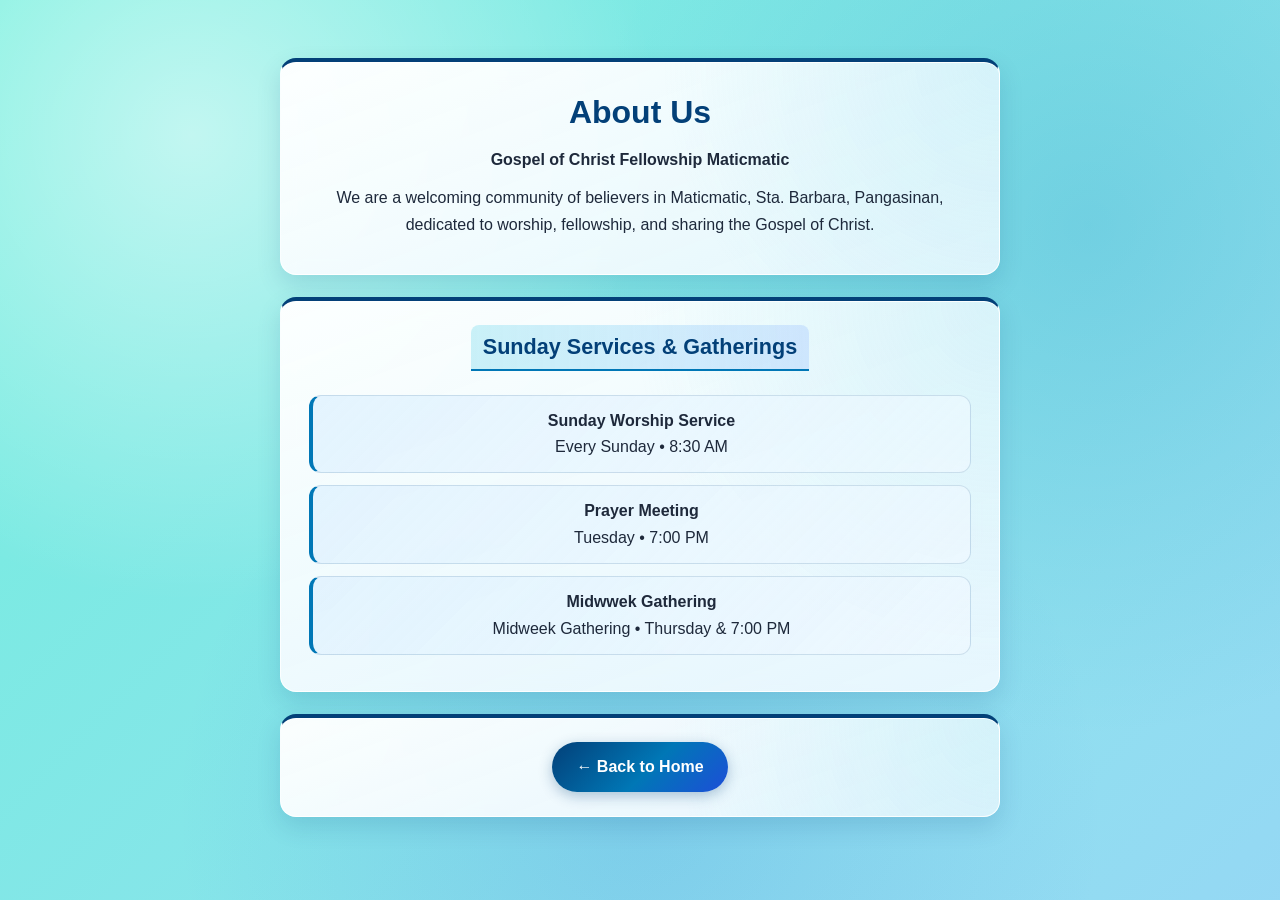
==== about.html @ 95d970ba "Update about.html" ====
<!DOCTYPE html>
<html lang="en">
<head>
    <meta charset="UTF-8" />
    <meta name="viewport" content="width=device-width, initial-scale=1.0" />
    <title>About Us - Gospel Of Christ Fellowship MaticMatic Inc.</title>

    <style>
        * {
            box-sizing: border-box;
        }

        body {
            text-align: center;
            font-family: Arial, sans-serif;
            background:
                radial-gradient(circle at 15% 15%, rgba(255, 255, 255, 0.55), transparent 35%),
                radial-gradient(circle at 85% 25%, rgba(0, 119, 182, 0.18), transparent 40%),
                radial-gradient(circle at 50% 90%, rgba(29, 78, 216, 0.14), transparent 45%),
                linear-gradient(135deg, #72efdd 0%, #90e0ef 35%, #a0c4ff 70%, #caf0f8 100%);
            background-size: 100% 100%, 100% 100%, 100% 100%, 220% 220%;
            animation: bgShift 12s ease infinite;
            min-height: 100vh;
            color: #1e293b;
            margin: 0;
            padding: 36px 16px;
            line-height: 1.65;
        }

        .container {
            max-width: 720px;
            margin: 0 auto;
        }

        section {
            position: relative;
            overflow: hidden;
            background:
                radial-gradient(circle at top right, rgba(144, 224, 239, 0.26), transparent 45%),
                linear-gradient(160deg, rgba(255, 255, 255, 0.96), rgba(240, 249, 255, 0.9));
            backdrop-filter: blur(10px);
            border: 1px solid rgba(255, 255, 255, 0.85);
            border-top: 4px solid #034078;
            border-radius: 16px;
            padding: 24px 28px;
            margin: 22px auto;
            box-shadow:
                0 10px 24px rgba(3, 64, 120, 0.14),
                inset 0 1px 0 rgba(255, 255, 255, 0.9);
            animation: cardReveal 0.6s ease forwards;
            transition: transform 0.25s ease, box-shadow 0.25s ease;
        }

        section:hover {
            transform: translateY(-4px);
            box-shadow:
                0 14px 30px rgba(3, 64, 120, 0.2),
                inset 0 1px 0 rgba(255, 255, 255, 1);
        }

        h1 {
            color: #034078;
            margin: 0 0 8px;
            font-size: 2rem;
        }

        h2 {
            color: #034078;
            margin-top: 0;
            margin-bottom: 12px;
            font-size: 1.35rem;
            display: inline-block;
            background: linear-gradient(90deg, rgba(144, 224, 239, 0.45), rgba(160, 196, 255, 0.35));
            border-bottom: 2px solid #0077b6;
            border-radius: 8px 8px 0 0;
            padding: 4px 12px;
        }

        p {
            margin: 6px 0 12px;
        }

        ul {
            list-style-type: none;
            padding: 0;
            margin: 10px 0 0;
        }

        ul li {
            background: linear-gradient(135deg, rgba(224, 242, 254, 0.85), rgba(240, 249, 255, 0.65));
            border: 1px solid rgba(3, 64, 120, 0.14);
            border-left: 4px solid #0077b6;
            border-radius: 12px;
            padding: 12px 16px;
            margin: 12px 0;
        }

        a.btn-link {
            display: inline-block;
            background: linear-gradient(135deg, #034078, #0077b6 55%, #1d4ed8);
            color: #ffffff;
            font-weight: bold;
            padding: 12px 24px;
            border-radius: 50px;
            text-decoration: none;
            box-shadow: 0 4px 14px rgba(3, 64, 120, 0.3);
            transition: transform 0.2s ease, box-shadow 0.2s ease;
        }

        a.btn-link:hover {
            transform: scale(1.05);
            box-shadow: 0 6px 20px rgba(29, 78, 216, 0.45);
        }

        @keyframes bgShift {
            0% { background-position: 0% 0%, 100% 0%, 50% 100%, 0% 50%; }
            50% { background-position: 0% 0%, 100% 0%, 50% 100%, 100% 50%; }
            100% { background-position: 0% 0%, 100% 0%, 50% 100%, 0% 50%; }
        }

        @keyframes cardReveal {
            from {
                opacity: 0;
                transform: translateY(20px);
            }
            to {
                opacity: 1;
                transform: translateY(0);
            }
        }
    </style>
</head>
<body>
    <div class="container">
        <section>
            <h1>About Us</h1>
            <p><strong>Gospel of Christ Fellowship Maticmatic</strong></p>
            <p>We are a welcoming community of believers in Maticmatic, Sta. Barbara, Pangasinan, dedicated to worship, fellowship, and sharing the Gospel of Christ.</p>
        </section>

        <section>
            <h2>Sunday Services &amp; Gatherings</h2>
            <ul>
                <li>
                    <strong>Sunday Worship Service</strong><br />
                    Every Sunday • 8:30 AM 
                </li>
                <li>
                    <strong>Prayer Meeting</strong><br />
                    Tuesday • 7:00 PM
                </li>
                <li>
                    <strong>Midwwek Gathering</strong><br />
                    Midweek Gathering • Thursday &amp; 7:00 PM
                </li>
            </ul>
            
        </section>

        <section>
            <a class="btn-link" id="backHomeBtn" href="index.html">← Back to Home</a>
        </section>
    </div>

    <script>
        document.getElementById("backHomeBtn").addEventListener("click", function () {
            sessionStorage.setItem("gcfmm_skip_loader", "1");
        });
    </script>
</body>
</html>
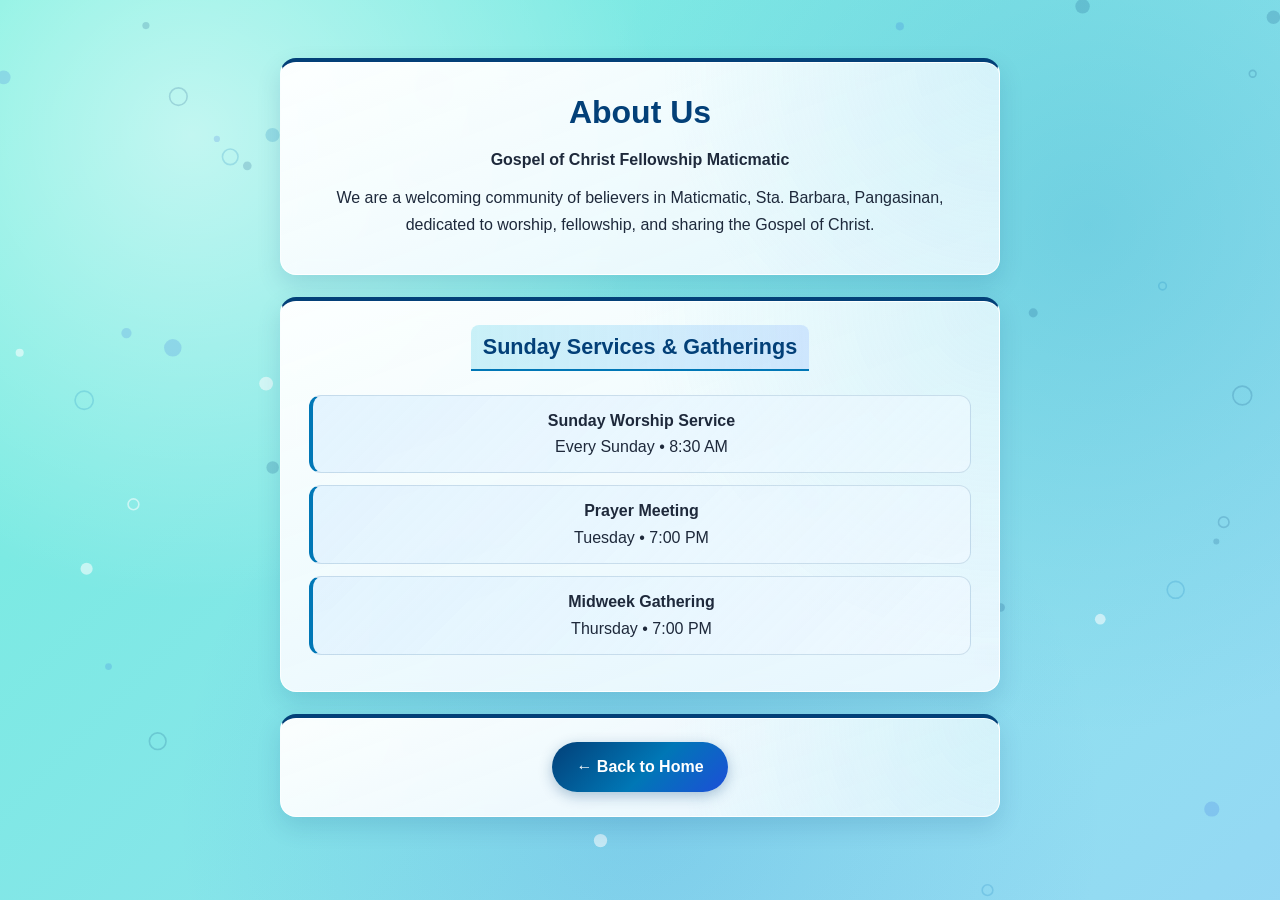
==== commit b6e4ef77: "Update about.html" ====
--- a/about.html
+++ b/about.html
@@ -25,9 +25,31 @@
             margin: 0;
             padding: 36px 16px;
             line-height: 1.65;
+            overflow-x: hidden;
+        }
+
+        /* --- BACKGROUND & CLICK PARTICLE CANVASES --- */
+        #bgParticles {
+            position: fixed;
+            inset: 0;
+            width: 100%;
+            height: 100%;
+            z-index: 0;
+            pointer-events: none;
+        }
+
+        #clickParticles {
+            position: fixed;
+            inset: 0;
+            width: 100%;
+            height: 100%;
+            z-index: 9998;
+            pointer-events: none;
         }
 
         .container {
+            position: relative;
+            z-index: 1;
             max-width: 720px;
             margin: 0 auto;
         }
@@ -131,6 +153,12 @@
     </style>
 </head>
 <body>
+    <!-- Background Moving Circles -->
+    <canvas id="bgParticles"></canvas>
+
+    <!-- Link Click Popping Circles -->
+    <canvas id="clickParticles"></canvas>
+
     <div class="container">
         <section>
             <h1>About Us</h1>
@@ -143,18 +171,17 @@
             <ul>
                 <li>
                     <strong>Sunday Worship Service</strong><br />
-                    Every Sunday • 8:30 AM 
+                    Every Sunday • 8:30 AM
                 </li>
                 <li>
                     <strong>Prayer Meeting</strong><br />
                     Tuesday • 7:00 PM
                 </li>
                 <li>
-                    <strong>Midwwek Gathering</strong><br />
-                    Midweek Gathering • Thursday &amp; 7:00 PM
+                    <strong>Midweek Gathering</strong><br />
+                    Thursday • 7:00 PM
                 </li>
             </ul>
-            
         </section>
 
         <section>
@@ -163,9 +190,169 @@
     </div>
 
     <script>
-        document.getElementById("backHomeBtn").addEventListener("click", function () {
-            sessionStorage.setItem("gcfmm_skip_loader", "1");
-        });
+        function initBackgroundParticles() {
+            const canvas = document.getElementById("bgParticles");
+            if (!canvas || !canvas.getContext) return;
+            const ctx = canvas.getContext("2d");
+            if (!ctx) return;
+
+            function resize() {
+                canvas.width = window.innerWidth || 800;
+                canvas.height = window.innerHeight || 600;
+            }
+            resize();
+            window.addEventListener("resize", resize);
+
+            const colors = [
+                "rgba(3, 64, 120, 0.18)",
+                "rgba(29, 78, 216, 0.16)",
+                "rgba(255, 255, 255, 0.55)",
+                "rgba(0, 119, 182, 0.18)"
+            ];
+
+            const count = Math.min(55, Math.floor((canvas.width * canvas.height) / 18000));
+            const circles = Array.from({ length: Math.max(22, count) }, function (_, idx) {
+                return {
+                    x: Math.random() * canvas.width,
+                    y: Math.random() * canvas.height,
+                    r: 3 + Math.random() * 6.5,
+                    vx: (Math.random() - 0.5) * 0.75,
+                    vy: (Math.random() - 0.5) * 0.75,
+                    ring: idx % 4 === 0,
+                    color: colors[Math.floor(Math.random() * colors.length)]
+                };
+            });
+
+            function drawBg() {
+                ctx.clearRect(0, 0, canvas.width, canvas.height);
+
+                for (let i = 0; i < circles.length; i++) {
+                    const c = circles[i];
+                    c.x += c.vx;
+                    c.y += c.vy;
+
+                    if (c.x < -c.r * 2) c.x = canvas.width + c.r * 2;
+                    if (c.x > canvas.width + c.r * 2) c.x = -c.r * 2;
+                    if (c.y < -c.r * 2) c.y = canvas.height + c.r * 2;
+                    if (c.y > canvas.height + c.r * 2) c.y = -c.r * 2;
+
+                    ctx.beginPath();
+                    ctx.arc(c.x, c.y, c.r, 0, Math.PI * 2);
+                    if (c.ring) {
+                        ctx.strokeStyle = c.color;
+                        ctx.lineWidth = 1.6;
+                        ctx.stroke();
+                    } else {
+                        ctx.fillStyle = c.color;
+                        ctx.fill();
+                    }
+                }
+
+                requestAnimationFrame(drawBg);
+            }
+
+            requestAnimationFrame(drawBg);
+        }
+
+        function initClickParticles() {
+            const canvas = document.getElementById("clickParticles");
+            if (!canvas || !canvas.getContext) return;
+            const ctx = canvas.getContext("2d");
+            if (!ctx) return;
+
+            function resize() {
+                canvas.width = window.innerWidth || 800;
+                canvas.height = window.innerHeight || 600;
+            }
+            resize();
+            window.addEventListener("resize", resize);
+
+            const burstColors = ["#034078", "#1d4ed8", "#0077b6", "#90e0ef", "#ffffff"];
+            const pops = [];
+
+            function spawnPop(x, y) {
+                const count = 18;
+                for (let i = 0; i < count; i++) {
+                    const angle = (Math.PI * 2 * i) / count + (Math.random() - 0.5) * 0.25;
+                    const speed = 2.2 + Math.random() * 4.2;
+                    pops.push({
+                        x: x,
+                        y: y,
+                        vx: Math.cos(angle) * speed,
+                        vy: Math.sin(angle) * speed,
+                        r: 3 + Math.random() * 4.5,
+                        alpha: 1,
+                        color: burstColors[Math.floor(Math.random() * burstColors.length)]
+                    });
+                }
+            }
+
+            function drawPops() {
+                ctx.clearRect(0, 0, canvas.width, canvas.height);
+
+                for (let i = pops.length - 1; i >= 0; i--) {
+                    const p = pops[i];
+                    p.x += p.vx;
+                    p.y += p.vy;
+                    p.vx *= 0.96;
+                    p.vy *= 0.96;
+                    p.r *= 0.96;
+                    p.alpha -= 0.03;
+
+                    if (p.alpha <= 0.02 || p.r < 0.5) {
+                        pops.splice(i, 1);
+                        continue;
+                    }
+
+                    ctx.save();
+                    ctx.globalAlpha = Math.max(0, p.alpha);
+                    ctx.beginPath();
+                    ctx.arc(p.x, p.y, p.r, 0, Math.PI * 2);
+                    ctx.fillStyle = p.color;
+                    ctx.fill();
+                    ctx.restore();
+                }
+
+                requestAnimationFrame(drawPops);
+            }
+
+            requestAnimationFrame(drawPops);
+
+            document.querySelectorAll("a").forEach(function (link) {
+                link.addEventListener("click", function (e) {
+                    if (link.id === "backHomeBtn") {
+                        sessionStorage.setItem("gcfmm_skip_loader", "1");
+                    }
+
+                    const rect = link.getBoundingClientRect();
+                    const x = e.clientX || (rect.left + rect.width / 2);
+                    const y = e.clientY || (rect.top + rect.height / 2);
+                    spawnPop(x, y);
+
+                    const href = link.getAttribute("href");
+                    const opensNewTab = link.getAttribute("target") === "_blank";
+                    const isSameTabPage = href && !href.startsWith("#") && !opensNewTab;
+
+                    if (isSameTabPage) {
+                        e.preventDefault();
+                        setTimeout(function () {
+                            window.location.href = href;
+                        }, 260);
+                    }
+                });
+            });
+        }
+
+        function initAll() {
+            try { initBackgroundParticles(); } catch (e) { console.error(e); }
+            try { initClickParticles(); } catch (e) { console.error(e); }
+        }
+
+        if (document.readyState === "loading") {
+            document.addEventListener("DOMContentLoaded", initAll);
+        } else {
+            initAll();
+        }
     </script>
 </body>
 </html>
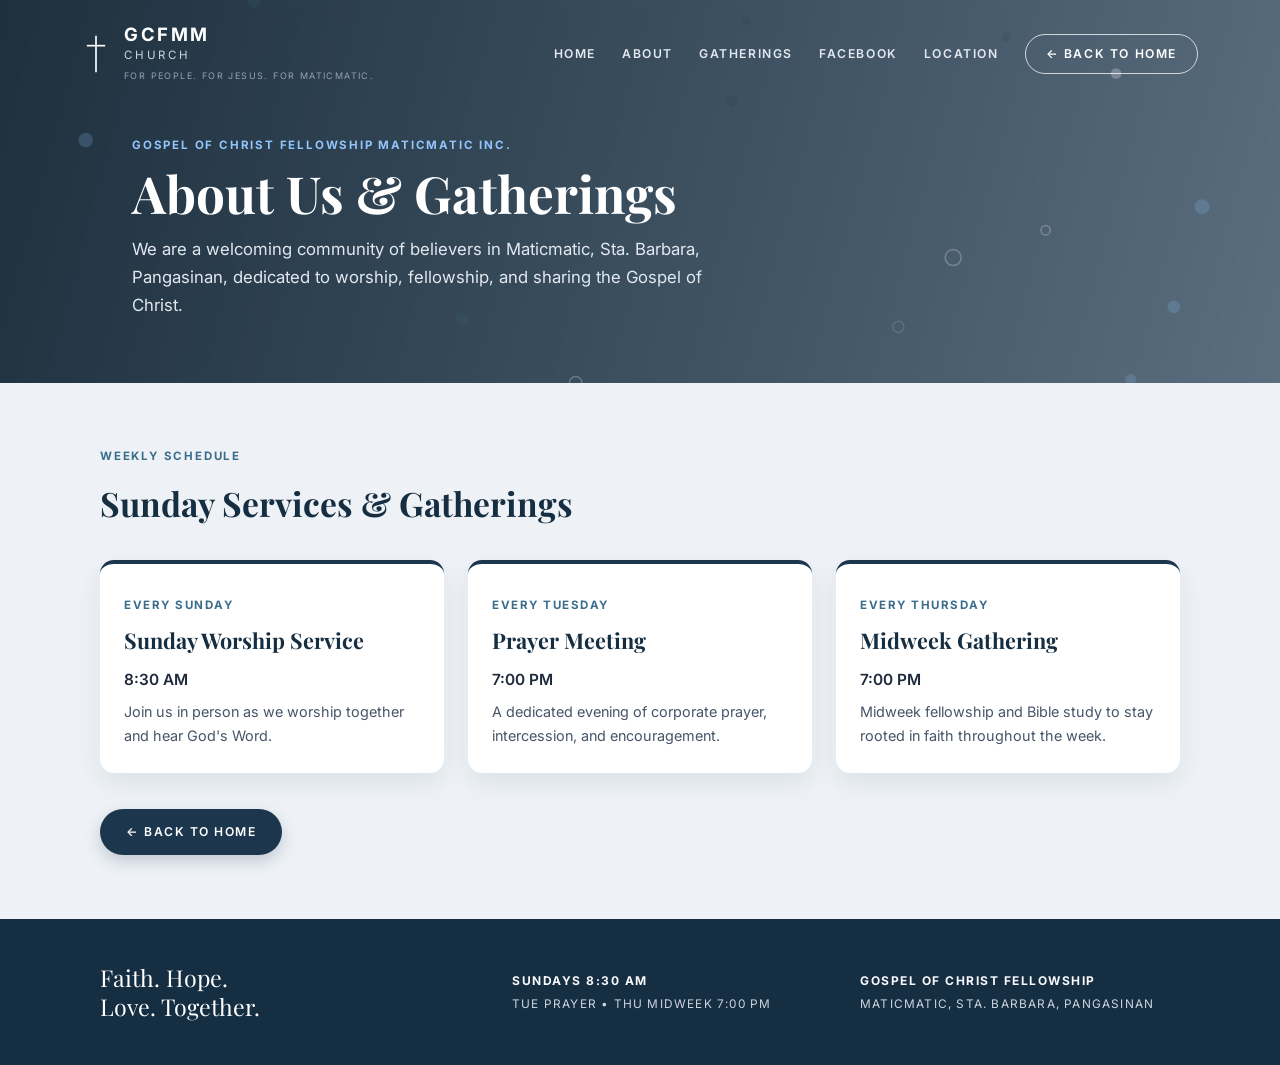
==== commit 28c87222: "Update about.html" ====
--- a/about.html
+++ b/about.html
@@ -5,36 +5,30 @@
     <meta name="viewport" content="width=device-width, initial-scale=1.0" />
     <title>About Us - Gospel Of Christ Fellowship MaticMatic Inc.</title>
 
+    <link rel="preconnect" href="https://fonts.googleapis.com" />
+    <link rel="preconnect" href="https://fonts.gstatic.com" crossorigin />
+    <link href="https://fonts.googleapis.com/css2?family=Inter:wght@400;500;600;700&family=Playfair+Display:wght@600;700&display=swap" rel="stylesheet" />
+
     <style>
         * {
             box-sizing: border-box;
         }
 
         body {
-            text-align: center;
-            font-family: Arial, sans-serif;
-            background:
-                radial-gradient(circle at 15% 15%, rgba(255, 255, 255, 0.55), transparent 35%),
-                radial-gradient(circle at 85% 25%, rgba(0, 119, 182, 0.18), transparent 40%),
-                radial-gradient(circle at 50% 90%, rgba(29, 78, 216, 0.14), transparent 45%),
-                linear-gradient(135deg, #72efdd 0%, #90e0ef 35%, #a0c4ff 70%, #caf0f8 100%);
-            background-size: 100% 100%, 100% 100%, 100% 100%, 220% 220%;
-            animation: bgShift 12s ease infinite;
-            min-height: 100vh;
+            margin: 0;
+            font-family: 'Inter', Arial, sans-serif;
             color: #1e293b;
-            margin: 0;
-            padding: 36px 16px;
+            background-color: #ffffff;
             line-height: 1.65;
             overflow-x: hidden;
         }
 
-        /* --- BACKGROUND & CLICK PARTICLE CANVASES --- */
         #bgParticles {
             position: fixed;
             inset: 0;
             width: 100%;
             height: 100%;
-            z-index: 0;
+            z-index: 2;
             pointer-events: none;
         }
 
@@ -47,147 +41,379 @@
             pointer-events: none;
         }
 
-        .container {
+        /* --- HERO HEADER --- */
+        .page-hero {
             position: relative;
-            z-index: 1;
-            max-width: 720px;
+            color: #ffffff;
+            background:
+                linear-gradient(105deg, rgba(16, 35, 50, 0.94) 0%, rgba(22, 46, 66, 0.82) 60%, rgba(27, 54, 77, 0.72) 100%),
+                url('https://images.unsplash.com/photo-1438232992991-995b7058bbb3?auto=format&fit=crop&w=1800&q=80');
+            background-size: cover;
+            background-position: center;
+            padding-bottom: 64px;
+        }
+
+        .navbar {
+            position: relative;
+            z-index: 5;
+            max-width: 1180px;
+            width: 100%;
             margin: 0 auto;
-        }
-
-        section {
+            padding: 24px 32px;
+            display: flex;
+            align-items: center;
+            justify-content: space-between;
+            gap: 20px;
+            flex-wrap: wrap;
+        }
+
+        .brand {
+            display: flex;
+            align-items: center;
+            gap: 14px;
+            text-decoration: none;
+            color: #ffffff;
+        }
+
+        .brand-cross {
+            width: 28px;
+            height: 40px;
+            flex-shrink: 0;
+        }
+
+        .brand-text {
+            display: flex;
+            flex-direction: column;
+            text-align: left;
+        }
+
+        .brand-title {
+            font-size: 1.15rem;
+            font-weight: 700;
+            letter-spacing: 2.5px;
+            line-height: 1.1;
+        }
+
+        .brand-subtitle {
+            font-size: 0.72rem;
+            letter-spacing: 2.8px;
+            color: #cbd5e1;
+            margin-top: 2px;
+        }
+
+        .brand-tagline {
+            font-size: 0.56rem;
+            letter-spacing: 1.4px;
+            color: #94a3b8;
+            margin-top: 4px;
+            text-transform: uppercase;
+        }
+
+        .nav-links {
+            display: flex;
+            align-items: center;
+            gap: 26px;
+            flex-wrap: wrap;
+        }
+
+        .nav-links a {
+            color: #e2e8f0;
+            text-decoration: none;
+            font-size: 0.76rem;
+            font-weight: 600;
+            letter-spacing: 1.6px;
+            text-transform: uppercase;
+            transition: color 0.2s ease;
+        }
+
+        .nav-links a:hover {
+            color: #ffffff;
+        }
+
+        .nav-links a.nav-pill {
+            border: 1.5px solid rgba(255, 255, 255, 0.75);
+            padding: 9px 20px;
+            border-radius: 999px;
+            color: #ffffff;
+            transition: background 0.2s ease, color 0.2s ease;
+        }
+
+        .nav-links a.nav-pill:hover {
+            background: #ffffff;
+            color: #162e42;
+        }
+
+        .page-hero-content {
             position: relative;
-            overflow: hidden;
-            background:
-                radial-gradient(circle at top right, rgba(144, 224, 239, 0.26), transparent 45%),
-                linear-gradient(160deg, rgba(255, 255, 255, 0.96), rgba(240, 249, 255, 0.9));
-            backdrop-filter: blur(10px);
-            border: 1px solid rgba(255, 255, 255, 0.85);
-            border-top: 4px solid #034078;
-            border-radius: 16px;
-            padding: 24px 28px;
-            margin: 22px auto;
-            box-shadow:
-                0 10px 24px rgba(3, 64, 120, 0.14),
-                inset 0 1px 0 rgba(255, 255, 255, 0.9);
-            animation: cardReveal 0.6s ease forwards;
-            transition: transform 0.25s ease, box-shadow 0.25s ease;
-        }
-
-        section:hover {
+            z-index: 5;
+            max-width: 1080px;
+            margin: 0 auto;
+            padding: 28px 32px 0;
+            text-align: left;
+        }
+
+        .eyebrow {
+            display: block;
+            font-size: 0.72rem;
+            font-weight: 700;
+            letter-spacing: 1.8px;
+            text-transform: uppercase;
+            color: #93c5fd;
+            margin-bottom: 10px;
+        }
+
+        .page-hero h1 {
+            font-family: 'Playfair Display', Georgia, serif;
+            font-size: clamp(2.2rem, 4.5vw, 3.2rem);
+            margin: 0 0 14px;
+            line-height: 1.12;
+        }
+
+        .page-hero p {
+            max-width: 620px;
+            font-size: 1.05rem;
+            color: #e2e8f0;
+            margin: 0;
+        }
+
+        /* --- SCHEDULE CARDS --- */
+        .schedule-section {
+            position: relative;
+            z-index: 3;
+            background: #eef2f6;
+            padding: 64px 32px;
+        }
+
+        .schedule-container {
+            max-width: 1080px;
+            margin: 0 auto;
+            text-align: left;
+        }
+
+        .schedule-container h2 {
+            font-family: 'Playfair Display', Georgia, serif;
+            font-size: 2.1rem;
+            color: #162e42;
+            margin: 0 0 28px;
+        }
+
+        .schedule-grid {
+            display: grid;
+            grid-template-columns: repeat(auto-fit, minmax(270px, 1fr));
+            gap: 24px;
+            margin-bottom: 36px;
+        }
+
+        .schedule-card {
+            background: #ffffff;
+            border-radius: 14px;
+            padding: 26px 24px;
+            border-top: 4px solid #1b364d;
+            box-shadow: 0 10px 24px rgba(16, 35, 50, 0.08);
+            transition: transform 0.2s ease, box-shadow 0.2s ease;
+        }
+
+        .schedule-card:hover {
             transform: translateY(-4px);
-            box-shadow:
-                0 14px 30px rgba(3, 64, 120, 0.2),
-                inset 0 1px 0 rgba(255, 255, 255, 1);
-        }
-
-        h1 {
-            color: #034078;
+            box-shadow: 0 14px 30px rgba(16, 35, 50, 0.14);
+        }
+
+        .schedule-day {
+            display: inline-block;
+            font-size: 0.72rem;
+            font-weight: 700;
+            letter-spacing: 1.5px;
+            text-transform: uppercase;
+            color: #3b6e8c;
+            margin-bottom: 8px;
+        }
+
+        .schedule-card h3 {
+            font-family: 'Playfair Display', Georgia, serif;
+            font-size: 1.35rem;
+            color: #162e42;
             margin: 0 0 8px;
-            font-size: 2rem;
-        }
-
-        h2 {
-            color: #034078;
-            margin-top: 0;
-            margin-bottom: 12px;
-            font-size: 1.35rem;
-            display: inline-block;
-            background: linear-gradient(90deg, rgba(144, 224, 239, 0.45), rgba(160, 196, 255, 0.35));
-            border-bottom: 2px solid #0077b6;
-            border-radius: 8px 8px 0 0;
-            padding: 4px 12px;
-        }
-
-        p {
-            margin: 6px 0 12px;
-        }
-
-        ul {
-            list-style-type: none;
-            padding: 0;
-            margin: 10px 0 0;
-        }
-
-        ul li {
-            background: linear-gradient(135deg, rgba(224, 242, 254, 0.85), rgba(240, 249, 255, 0.65));
-            border: 1px solid rgba(3, 64, 120, 0.14);
-            border-left: 4px solid #0077b6;
-            border-radius: 12px;
-            padding: 12px 16px;
-            margin: 12px 0;
-        }
-
-        a.btn-link {
-            display: inline-block;
-            background: linear-gradient(135deg, #034078, #0077b6 55%, #1d4ed8);
-            color: #ffffff;
-            font-weight: bold;
-            padding: 12px 24px;
-            border-radius: 50px;
+        }
+
+        .schedule-time {
+            font-size: 0.96rem;
+            font-weight: 600;
+            color: #1e293b;
+            margin: 0 0 8px;
+        }
+
+        .schedule-desc {
+            font-size: 0.9rem;
+            color: #475569;
+            margin: 0;
+        }
+
+        .btn-solid-pill {
+            display: inline-flex;
+            align-items: center;
+            gap: 10px;
+            background: #1b364d;
+            color: #ffffff;
             text-decoration: none;
-            box-shadow: 0 4px 14px rgba(3, 64, 120, 0.3);
-            transition: transform 0.2s ease, box-shadow 0.2s ease;
-        }
-
-        a.btn-link:hover {
-            transform: scale(1.05);
-            box-shadow: 0 6px 20px rgba(29, 78, 216, 0.45);
-        }
-
-        @keyframes bgShift {
-            0% { background-position: 0% 0%, 100% 0%, 50% 100%, 0% 50%; }
-            50% { background-position: 0% 0%, 100% 0%, 50% 100%, 100% 50%; }
-            100% { background-position: 0% 0%, 100% 0%, 50% 100%, 0% 50%; }
-        }
-
-        @keyframes cardReveal {
-            from {
-                opacity: 0;
-                transform: translateY(20px);
-            }
-            to {
-                opacity: 1;
-                transform: translateY(0);
+            font-size: 0.76rem;
+            font-weight: 600;
+            letter-spacing: 1.5px;
+            text-transform: uppercase;
+            padding: 13px 26px;
+            border-radius: 999px;
+            box-shadow: 0 6px 16px rgba(27, 54, 77, 0.22);
+            transition: background 0.2s ease, transform 0.2s ease;
+        }
+
+        .btn-solid-pill:hover {
+            background: #102332;
+            transform: translateY(-2px);
+        }
+
+        /* --- FOOTER --- */
+        .site-footer {
+            position: relative;
+            z-index: 3;
+            background: #162e42;
+            color: #ffffff;
+            padding: 44px 32px;
+        }
+
+        .footer-grid {
+            max-width: 1080px;
+            margin: 0 auto;
+            display: grid;
+            grid-template-columns: 1.2fr 1fr 1fr;
+            gap: 28px;
+            align-items: center;
+            text-align: left;
+        }
+
+        .footer-motto {
+            font-family: 'Playfair Display', Georgia, serif;
+            font-size: 1.45rem;
+            line-height: 1.25;
+            margin: 0;
+            color: #ffffff;
+        }
+
+        .footer-col-title {
+            font-size: 0.75rem;
+            font-weight: 700;
+            letter-spacing: 1.5px;
+            text-transform: uppercase;
+            color: #f8fafc;
+            margin: 0 0 4px;
+        }
+
+        .footer-col-sub {
+            font-size: 0.74rem;
+            letter-spacing: 1.2px;
+            text-transform: uppercase;
+            color: #cbd5e1;
+            margin: 0;
+        }
+
+        @media (max-width: 820px) {
+            .footer-grid {
+                grid-template-columns: 1fr;
+            }
+            .navbar {
+                padding: 20px;
+            }
+            .page-hero-content {
+                padding: 20px 20px 0;
             }
         }
     </style>
 </head>
 <body>
-    <!-- Background Moving Circles -->
     <canvas id="bgParticles"></canvas>
-
-    <!-- Link Click Popping Circles -->
     <canvas id="clickParticles"></canvas>
 
-    <div class="container">
-        <section>
-            <h1>About Us</h1>
-            <p><strong>Gospel of Christ Fellowship Maticmatic</strong></p>
+    <!-- PAGE HERO -->
+    <header class="page-hero">
+        <nav class="navbar">
+            <a class="brand" href="index.html">
+                <svg class="brand-cross" viewBox="0 0 32 48" fill="none" stroke="currentColor" stroke-width="2">
+                    <line x1="16" y1="2" x2="16" y2="46" />
+                    <line x1="5" y1="14" x2="27" y2="14" />
+                </svg>
+                <div class="brand-text">
+                    <span class="brand-title">GCFMM</span>
+                    <span class="brand-subtitle">CHURCH</span>
+                    <span class="brand-tagline">For People. For Jesus. For Maticmatic.</span>
+                </div>
+            </a>
+
+            <div class="nav-links">
+                <a href="index.html">Home</a>
+                <a href="about.html">About</a>
+                <a href="#gatherings">Gatherings</a>
+                <a href="https://www.facebook.com/gcfmm2023" target="_blank" rel="noopener noreferrer">Facebook</a>
+                <a href="index.html#location">Location</a>
+                <a class="nav-pill" href="index.html">← Back to Home</a>
+            </div>
+        </nav>
+
+        <div class="page-hero-content">
+            <span class="eyebrow">Gospel of Christ Fellowship Maticmatic Inc.</span>
+            <h1>About Us &amp; Gatherings</h1>
             <p>We are a welcoming community of believers in Maticmatic, Sta. Barbara, Pangasinan, dedicated to worship, fellowship, and sharing the Gospel of Christ.</p>
-        </section>
-
-        <section>
+        </div>
+    </header>
+
+    <!-- SUNDAY SERVICES & GATHERINGS -->
+    <section class="schedule-section" id="gatherings">
+        <div class="schedule-container">
+            <span class="eyebrow" style="color: #3b6e8c;">Weekly Schedule</span>
             <h2>Sunday Services &amp; Gatherings</h2>
-            <ul>
-                <li>
-                    <strong>Sunday Worship Service</strong><br />
-                    Every Sunday • 8:30 AM
-                </li>
-                <li>
-                    <strong>Prayer Meeting</strong><br />
-                    Tuesday • 7:00 PM
-                </li>
-                <li>
-                    <strong>Midweek Gathering</strong><br />
-                    Thursday • 7:00 PM
-                </li>
-            </ul>
-        </section>
-
-        <section>
-            <a class="btn-link" id="backHomeBtn" href="index.html">← Back to Home</a>
-        </section>
-    </div>
+
+            <div class="schedule-grid">
+                <div class="schedule-card">
+                    <span class="schedule-day">Every Sunday</span>
+                    <h3>Sunday Worship Service</h3>
+                    <p class="schedule-time">8:30 AM</p>
+                    <p class="schedule-desc">Join us in person as we worship together and hear God's Word.</p>
+                </div>
+
+                <div class="schedule-card">
+                    <span class="schedule-day">Every Tuesday</span>
+                    <h3>Prayer Meeting</h3>
+                    <p class="schedule-time">7:00 PM</p>
+                    <p class="schedule-desc">A dedicated evening of corporate prayer, intercession, and encouragement.</p>
+                </div>
+
+                <div class="schedule-card">
+                    <span class="schedule-day">Every Thursday</span>
+                    <h3>Midweek Gathering</h3>
+                    <p class="schedule-time">7:00 PM</p>
+                    <p class="schedule-desc">Midweek fellowship and Bible study to stay rooted in faith throughout the week.</p>
+                </div>
+            </div>
+
+            <a class="btn-solid-pill" href="index.html">← Back to Home</a>
+        </div>
+    </section>
+
+    <!-- FOOTER -->
+    <footer class="site-footer">
+        <div class="footer-grid">
+            <div>
+                <p class="footer-motto">Faith. Hope.<br />Love. Together.</p>
+            </div>
+
+            <div>
+                <p class="footer-col-title">Sundays 8:30 AM</p>
+                <p class="footer-col-sub">Tue Prayer • Thu Midweek 7:00 PM</p>
+            </div>
+
+            <div>
+                <p class="footer-col-title">Gospel of Christ Fellowship</p>
+                <p class="footer-col-sub">Maticmatic, Sta. Barbara, Pangasinan</p>
+            </div>
+        </div>
+    </footer>
 
     <script>
         function initBackgroundParticles() {
@@ -204,20 +430,20 @@
             window.addEventListener("resize", resize);
 
             const colors = [
-                "rgba(3, 64, 120, 0.18)",
-                "rgba(29, 78, 216, 0.16)",
-                "rgba(255, 255, 255, 0.55)",
-                "rgba(0, 119, 182, 0.18)"
+                "rgba(27, 54, 77, 0.14)",
+                "rgba(59, 110, 140, 0.14)",
+                "rgba(255, 255, 255, 0.25)",
+                "rgba(147, 197, 253, 0.2)"
             ];
 
-            const count = Math.min(55, Math.floor((canvas.width * canvas.height) / 18000));
-            const circles = Array.from({ length: Math.max(22, count) }, function (_, idx) {
+            const count = Math.min(45, Math.floor((canvas.width * canvas.height) / 22000));
+            const circles = Array.from({ length: Math.max(18, count) }, function (_, idx) {
                 return {
                     x: Math.random() * canvas.width,
                     y: Math.random() * canvas.height,
-                    r: 3 + Math.random() * 6.5,
-                    vx: (Math.random() - 0.5) * 0.75,
-                    vy: (Math.random() - 0.5) * 0.75,
+                    r: 3 + Math.random() * 5.5,
+                    vx: (Math.random() - 0.5) * 0.65,
+                    vy: (Math.random() - 0.5) * 0.65,
                     ring: idx % 4 === 0,
                     color: colors[Math.floor(Math.random() * colors.length)]
                 };
@@ -240,7 +466,7 @@
                     ctx.arc(c.x, c.y, c.r, 0, Math.PI * 2);
                     if (c.ring) {
                         ctx.strokeStyle = c.color;
-                        ctx.lineWidth = 1.6;
+                        ctx.lineWidth = 1.5;
                         ctx.stroke();
                     } else {
                         ctx.fillStyle = c.color;
@@ -267,7 +493,7 @@
             resize();
             window.addEventListener("resize", resize);
 
-            const burstColors = ["#034078", "#1d4ed8", "#0077b6", "#90e0ef", "#ffffff"];
+            const burstColors = ["#162e42", "#3b6e8c", "#93c5fd", "#ffffff"];
             const pops = [];
 
             function spawnPop(x, y) {
@@ -320,10 +546,6 @@
 
             document.querySelectorAll("a").forEach(function (link) {
                 link.addEventListener("click", function (e) {
-                    if (link.id === "backHomeBtn") {
-                        sessionStorage.setItem("gcfmm_skip_loader", "1");
-                    }
-
                     const rect = link.getBoundingClientRect();
                     const x = e.clientX || (rect.left + rect.width / 2);
                     const y = e.clientY || (rect.top + rect.height / 2);
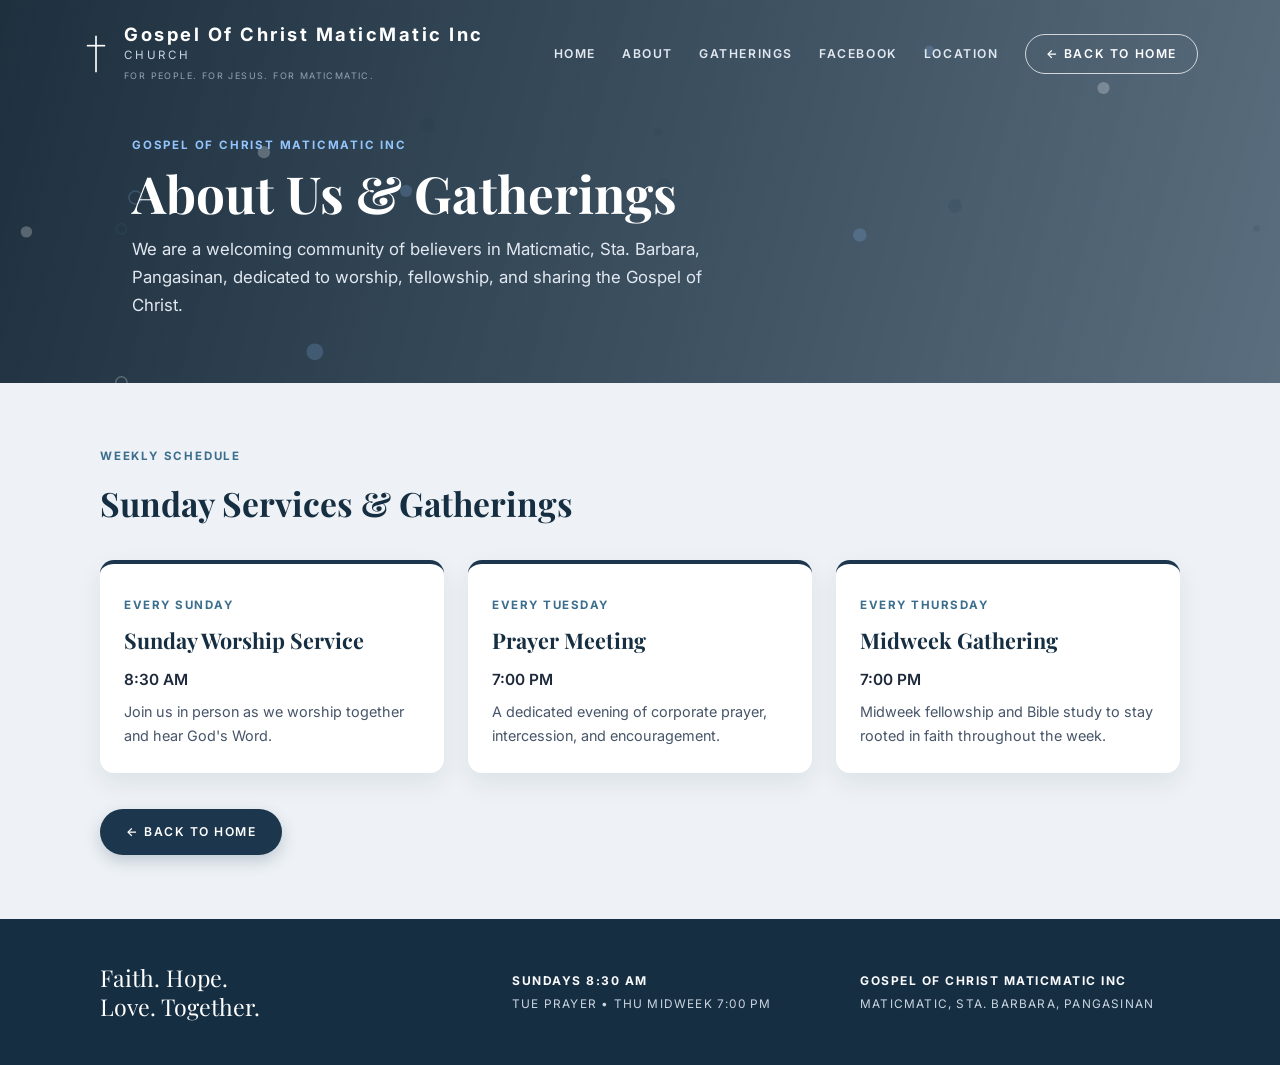
==== commit eeec4f44: "Update about.html" ====
--- a/about.html
+++ b/about.html
@@ -3,7 +3,7 @@
 <head>
     <meta charset="UTF-8" />
     <meta name="viewport" content="width=device-width, initial-scale=1.0" />
-    <title>About Us - Gospel Of Christ Fellowship MaticMatic Inc.</title>
+    <title>About Us - Gospel Of Christ MaticMatic Inc</title>
 
     <link rel="preconnect" href="https://fonts.googleapis.com" />
     <link rel="preconnect" href="https://fonts.gstatic.com" crossorigin />
@@ -340,7 +340,7 @@
                     <line x1="5" y1="14" x2="27" y2="14" />
                 </svg>
                 <div class="brand-text">
-                    <span class="brand-title">GCFMM</span>
+                    <span class="brand-title">Gospel Of Christ MaticMatic Inc</span>
                     <span class="brand-subtitle">CHURCH</span>
                     <span class="brand-tagline">For People. For Jesus. For Maticmatic.</span>
                 </div>
@@ -357,7 +357,7 @@
         </nav>
 
         <div class="page-hero-content">
-            <span class="eyebrow">Gospel of Christ Fellowship Maticmatic Inc.</span>
+            <span class="eyebrow">Gospel Of Christ MaticMatic Inc</span>
             <h1>About Us &amp; Gatherings</h1>
             <p>We are a welcoming community of believers in Maticmatic, Sta. Barbara, Pangasinan, dedicated to worship, fellowship, and sharing the Gospel of Christ.</p>
         </div>
@@ -409,7 +409,7 @@
             </div>
 
             <div>
-                <p class="footer-col-title">Gospel of Christ Fellowship</p>
+                <p class="footer-col-title">Gospel Of Christ MaticMatic Inc</p>
                 <p class="footer-col-sub">Maticmatic, Sta. Barbara, Pangasinan</p>
             </div>
         </div>
@@ -546,12 +546,19 @@
 
             document.querySelectorAll("a").forEach(function (link) {
                 link.addEventListener("click", function (e) {
+                    const href = link.getAttribute("href") || "";
+
+                    if (href === "index.html" || href.startsWith("index.html#")) {
+                        try {
+                            sessionStorage.setItem("gcfmm_skip_loader", "1");
+                        } catch (err) {}
+                    }
+
                     const rect = link.getBoundingClientRect();
                     const x = e.clientX || (rect.left + rect.width / 2);
                     const y = e.clientY || (rect.top + rect.height / 2);
                     spawnPop(x, y);
 
-                    const href = link.getAttribute("href");
                     const opensNewTab = link.getAttribute("target") === "_blank";
                     const isSameTabPage = href && !href.startsWith("#") && !opensNewTab;
 
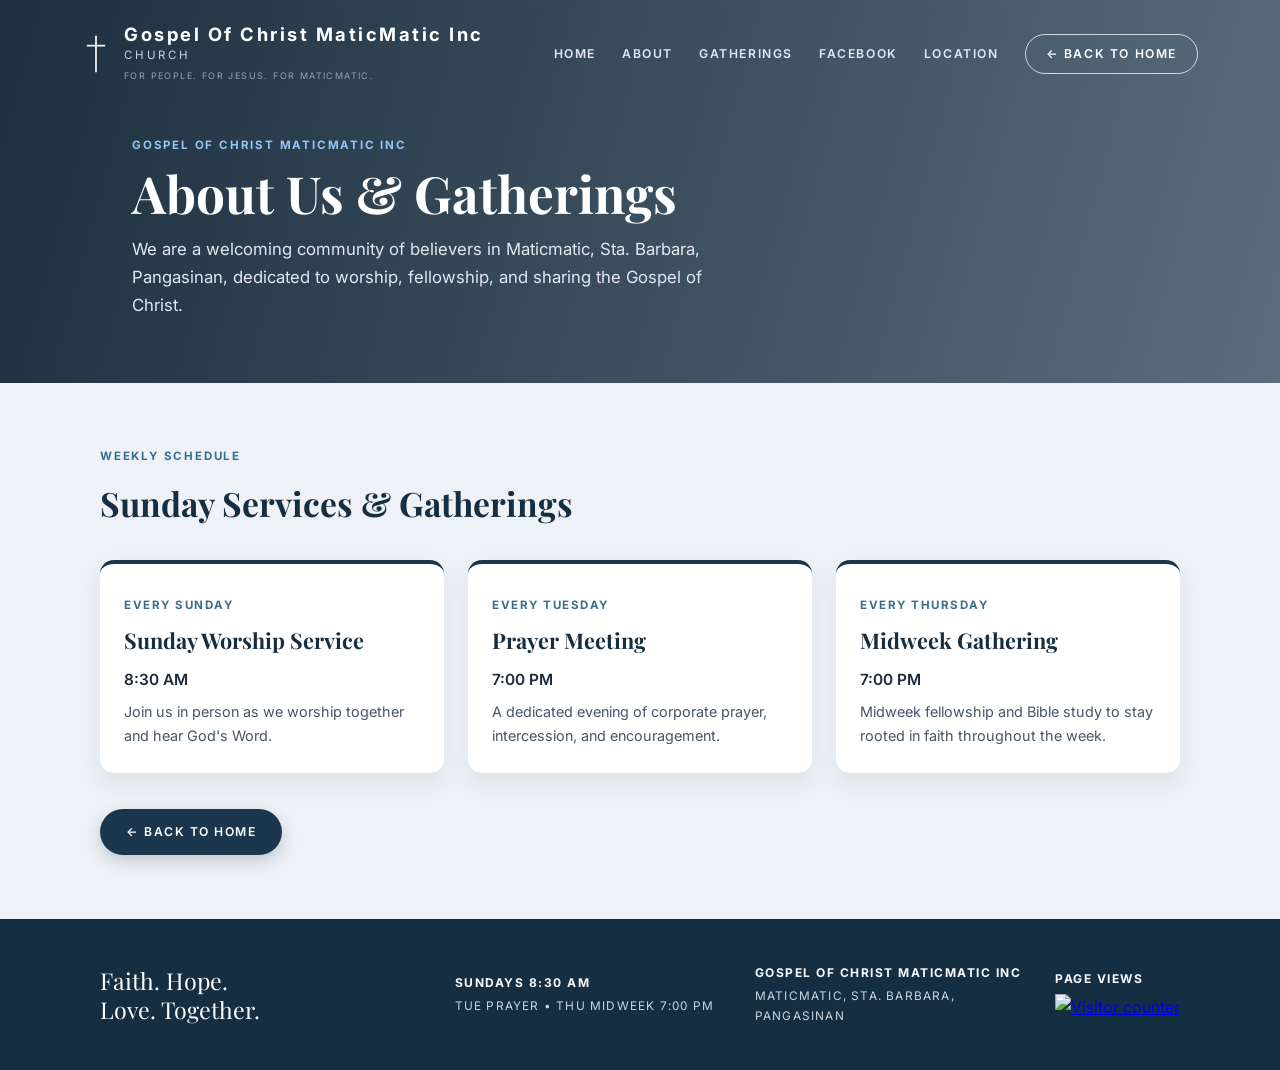
==== commit 23203473: "Update about.html" ====
--- a/about.html
+++ b/about.html
@@ -283,7 +283,7 @@
             max-width: 1080px;
             margin: 0 auto;
             display: grid;
-            grid-template-columns: 1.2fr 1fr 1fr;
+            grid-template-columns: 1.2fr 1fr 1fr auto;
             gap: 28px;
             align-items: center;
             text-align: left;
@@ -411,6 +411,18 @@
             <div>
                 <p class="footer-col-title">Gospel Of Christ MaticMatic Inc</p>
                 <p class="footer-col-sub">Maticmatic, Sta. Barbara, Pangasinan</p>
+            </div>
+
+            <div>
+                <p class="footer-col-title">Page Views</p>
+                <a href="https://librecounter.org/" target="_blank" rel="noopener noreferrer">
+                    <img
+                        src="https://librecounter.org/white-yellow.svg"
+                        referrerpolicy="unsafe-url"
+                        alt="Visitor counter"
+                        style="height: 28px; vertical-align: middle;"
+                    />
+                </a>
             </div>
         </div>
     </footer>
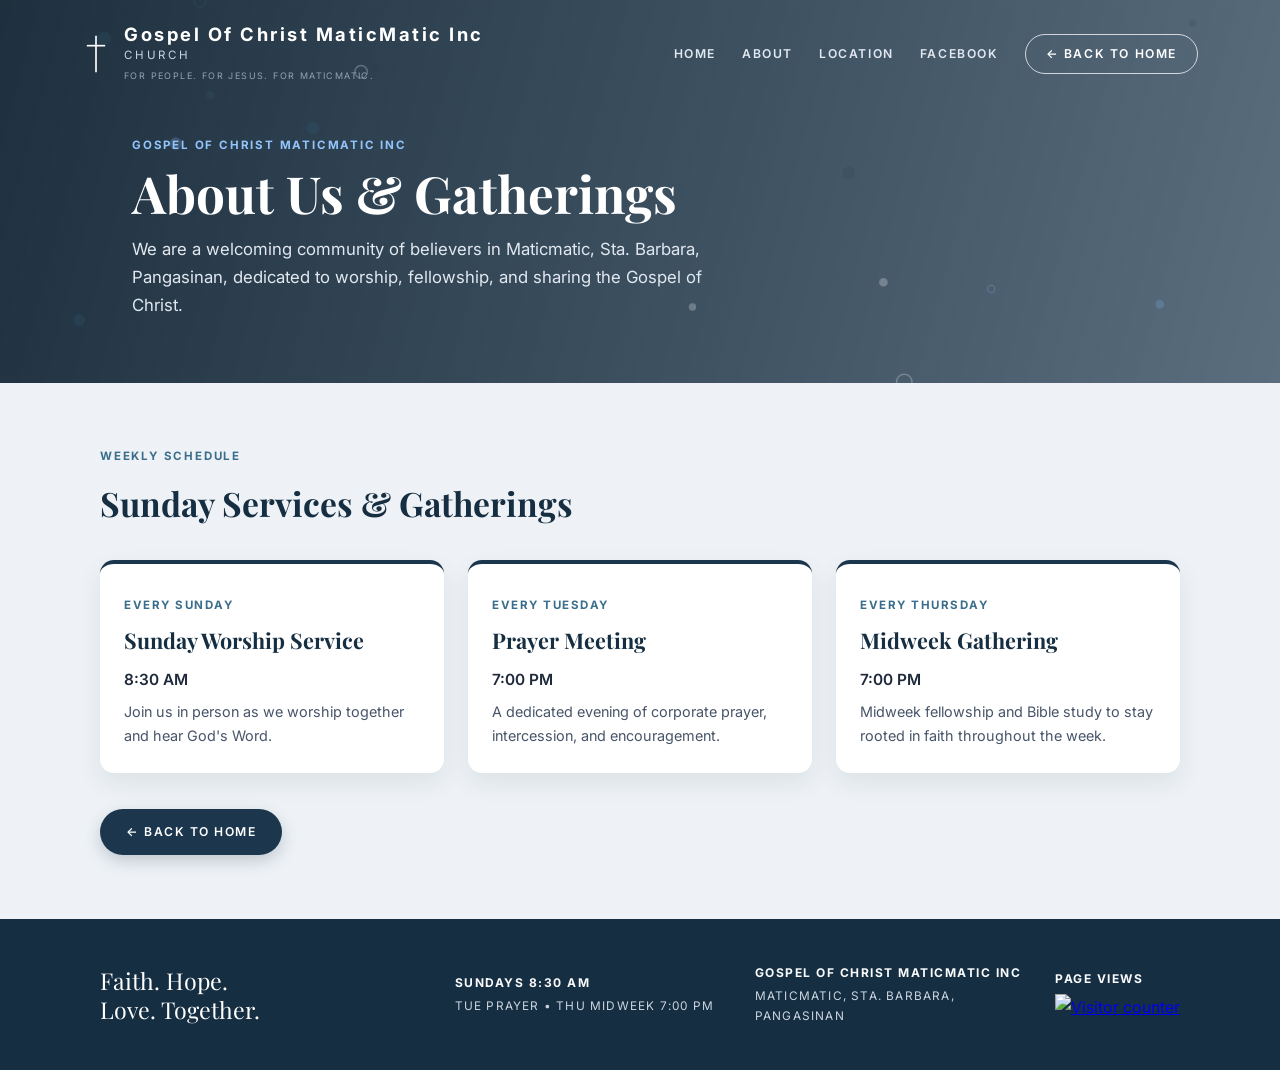
==== commit 7d17e3f1: "Update about.html" ====
--- a/about.html
+++ b/about.html
@@ -349,9 +349,8 @@
             <div class="nav-links">
                 <a href="index.html">Home</a>
                 <a href="about.html">About</a>
-                <a href="#gatherings">Gatherings</a>
+                <a href="location.html">Location</a>
                 <a href="https://www.facebook.com/gcfmm2023" target="_blank" rel="noopener noreferrer">Facebook</a>
-                <a href="index.html#location">Location</a>
                 <a class="nav-pill" href="index.html">← Back to Home</a>
             </div>
         </nav>
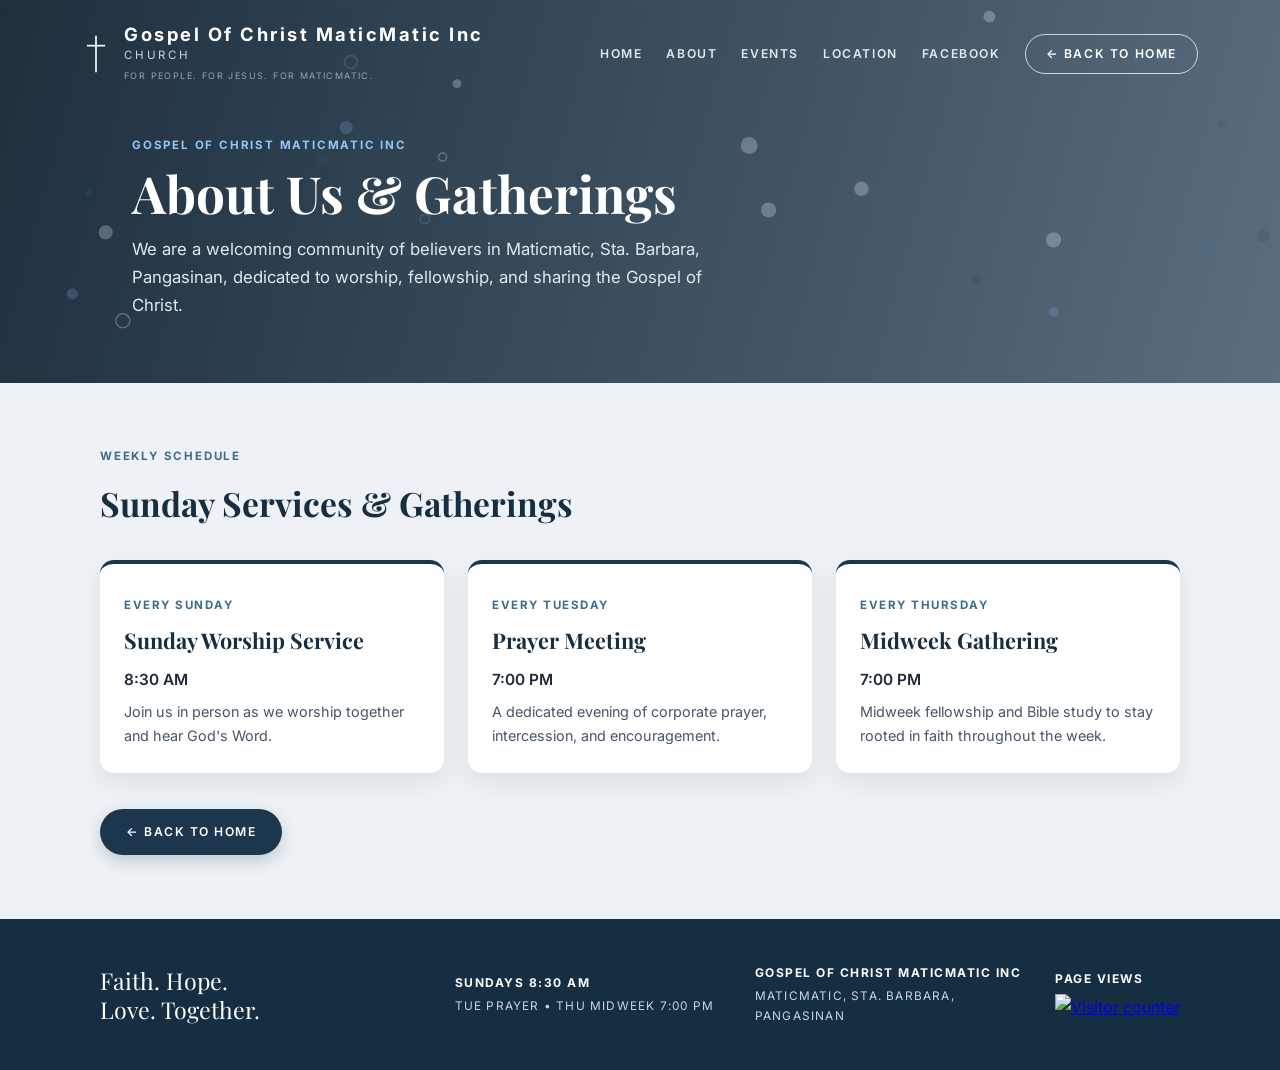
==== commit e482fa34: "Update about.html" ====
--- a/about.html
+++ b/about.html
@@ -41,7 +41,6 @@
             pointer-events: none;
         }
 
-        /* --- HERO HEADER --- */
         .page-hero {
             position: relative;
             color: #ffffff;
@@ -112,7 +111,7 @@
         .nav-links {
             display: flex;
             align-items: center;
-            gap: 26px;
+            gap: 24px;
             flex-wrap: wrap;
         }
 
@@ -176,7 +175,6 @@
             margin: 0;
         }
 
-        /* --- SCHEDULE CARDS --- */
         .schedule-section {
             position: relative;
             z-index: 3;
@@ -270,7 +268,6 @@
             transform: translateY(-2px);
         }
 
-        /* --- FOOTER --- */
         .site-footer {
             position: relative;
             z-index: 3;
@@ -331,7 +328,6 @@
     <canvas id="bgParticles"></canvas>
     <canvas id="clickParticles"></canvas>
 
-    <!-- PAGE HERO -->
     <header class="page-hero">
         <nav class="navbar">
             <a class="brand" href="index.html">
@@ -349,6 +345,7 @@
             <div class="nav-links">
                 <a href="index.html">Home</a>
                 <a href="about.html">About</a>
+                <a href="events.html">Events</a>
                 <a href="location.html">Location</a>
                 <a href="https://www.facebook.com/gcfmm2023" target="_blank" rel="noopener noreferrer">Facebook</a>
                 <a class="nav-pill" href="index.html">← Back to Home</a>
@@ -362,7 +359,6 @@
         </div>
     </header>
 
-    <!-- SUNDAY SERVICES & GATHERINGS -->
     <section class="schedule-section" id="gatherings">
         <div class="schedule-container">
             <span class="eyebrow" style="color: #3b6e8c;">Weekly Schedule</span>
@@ -395,7 +391,6 @@
         </div>
     </section>
 
-    <!-- FOOTER -->
     <footer class="site-footer">
         <div class="footer-grid">
             <div>
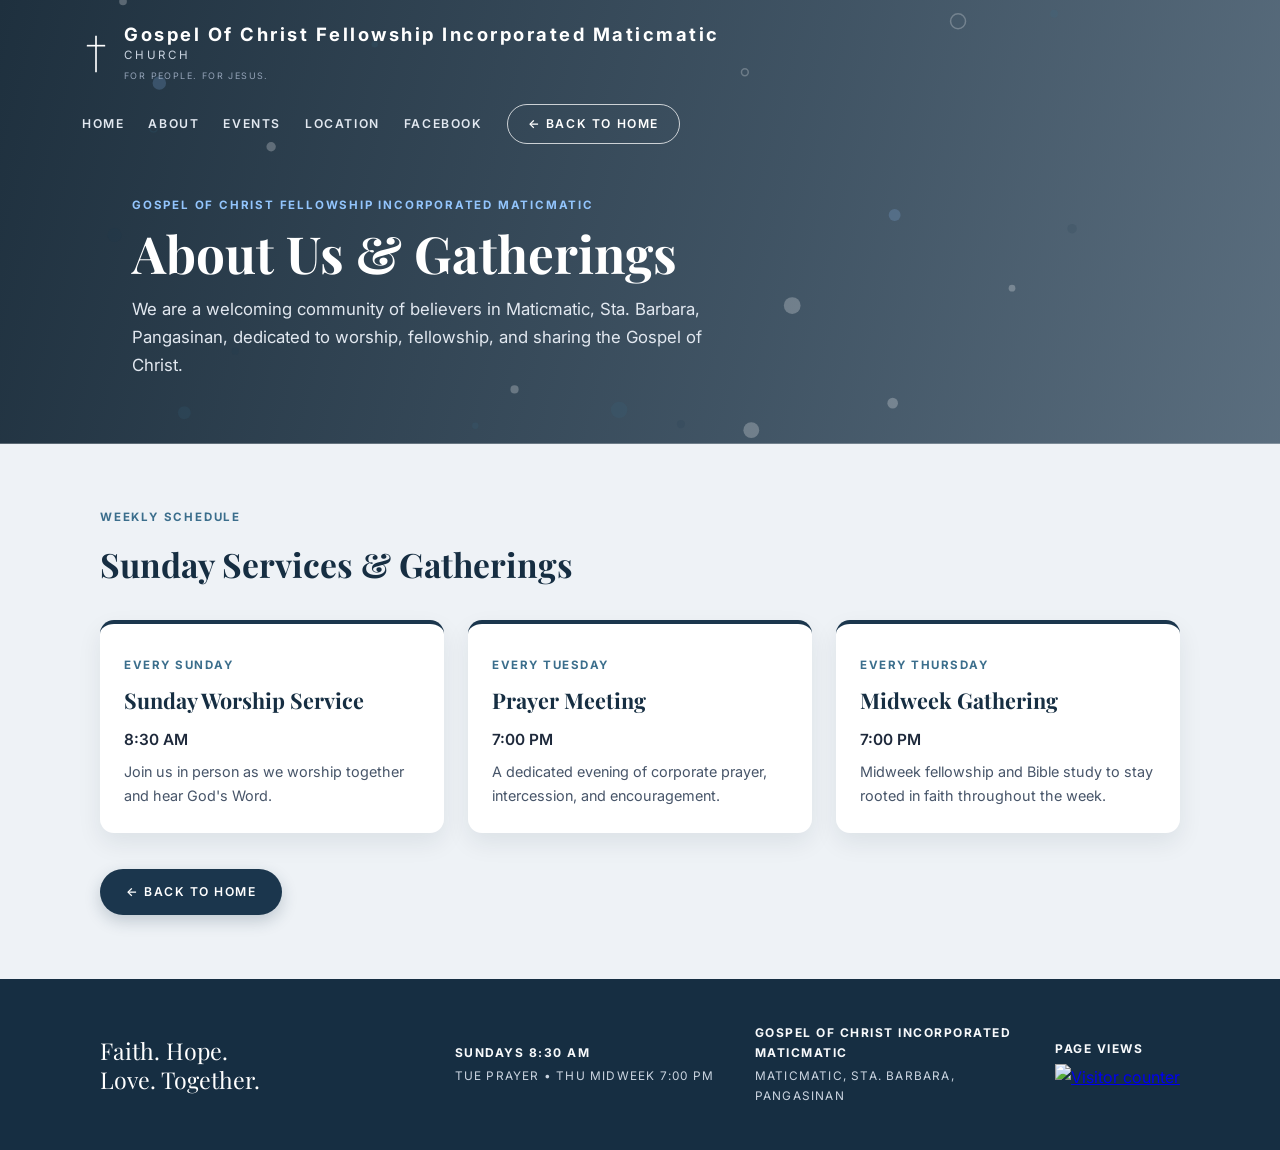
==== commit d8ed38c4: "Update about.html" ====
--- a/about.html
+++ b/about.html
@@ -3,7 +3,7 @@
 <head>
     <meta charset="UTF-8" />
     <meta name="viewport" content="width=device-width, initial-scale=1.0" />
-    <title>About Us - Gospel Of Christ MaticMatic Inc</title>
+    <title>About Us - Gospel Of Christ Fellowship Incorporated Maticmatic </title>
 
     <link rel="preconnect" href="https://fonts.googleapis.com" />
     <link rel="preconnect" href="https://fonts.gstatic.com" crossorigin />
@@ -336,9 +336,9 @@
                     <line x1="5" y1="14" x2="27" y2="14" />
                 </svg>
                 <div class="brand-text">
-                    <span class="brand-title">Gospel Of Christ MaticMatic Inc</span>
+                    <span class="brand-title">Gospel Of Christ Fellowship Incorporated Maticmatic </span>
                     <span class="brand-subtitle">CHURCH</span>
-                    <span class="brand-tagline">For People. For Jesus. For Maticmatic.</span>
+                    <span class="brand-tagline">For People. For Jesus.</span>
                 </div>
             </a>
 
@@ -353,7 +353,7 @@
         </nav>
 
         <div class="page-hero-content">
-            <span class="eyebrow">Gospel Of Christ MaticMatic Inc</span>
+            <span class="eyebrow">Gospel Of Christ Fellowship Incorporated Maticmatic</span>
             <h1>About Us &amp; Gatherings</h1>
             <p>We are a welcoming community of believers in Maticmatic, Sta. Barbara, Pangasinan, dedicated to worship, fellowship, and sharing the Gospel of Christ.</p>
         </div>
@@ -403,7 +403,7 @@
             </div>
 
             <div>
-                <p class="footer-col-title">Gospel Of Christ MaticMatic Inc</p>
+                <p class="footer-col-title">Gospel Of Christ Incorporated Maticmatic </p>
                 <p class="footer-col-sub">Maticmatic, Sta. Barbara, Pangasinan</p>
             </div>
 
